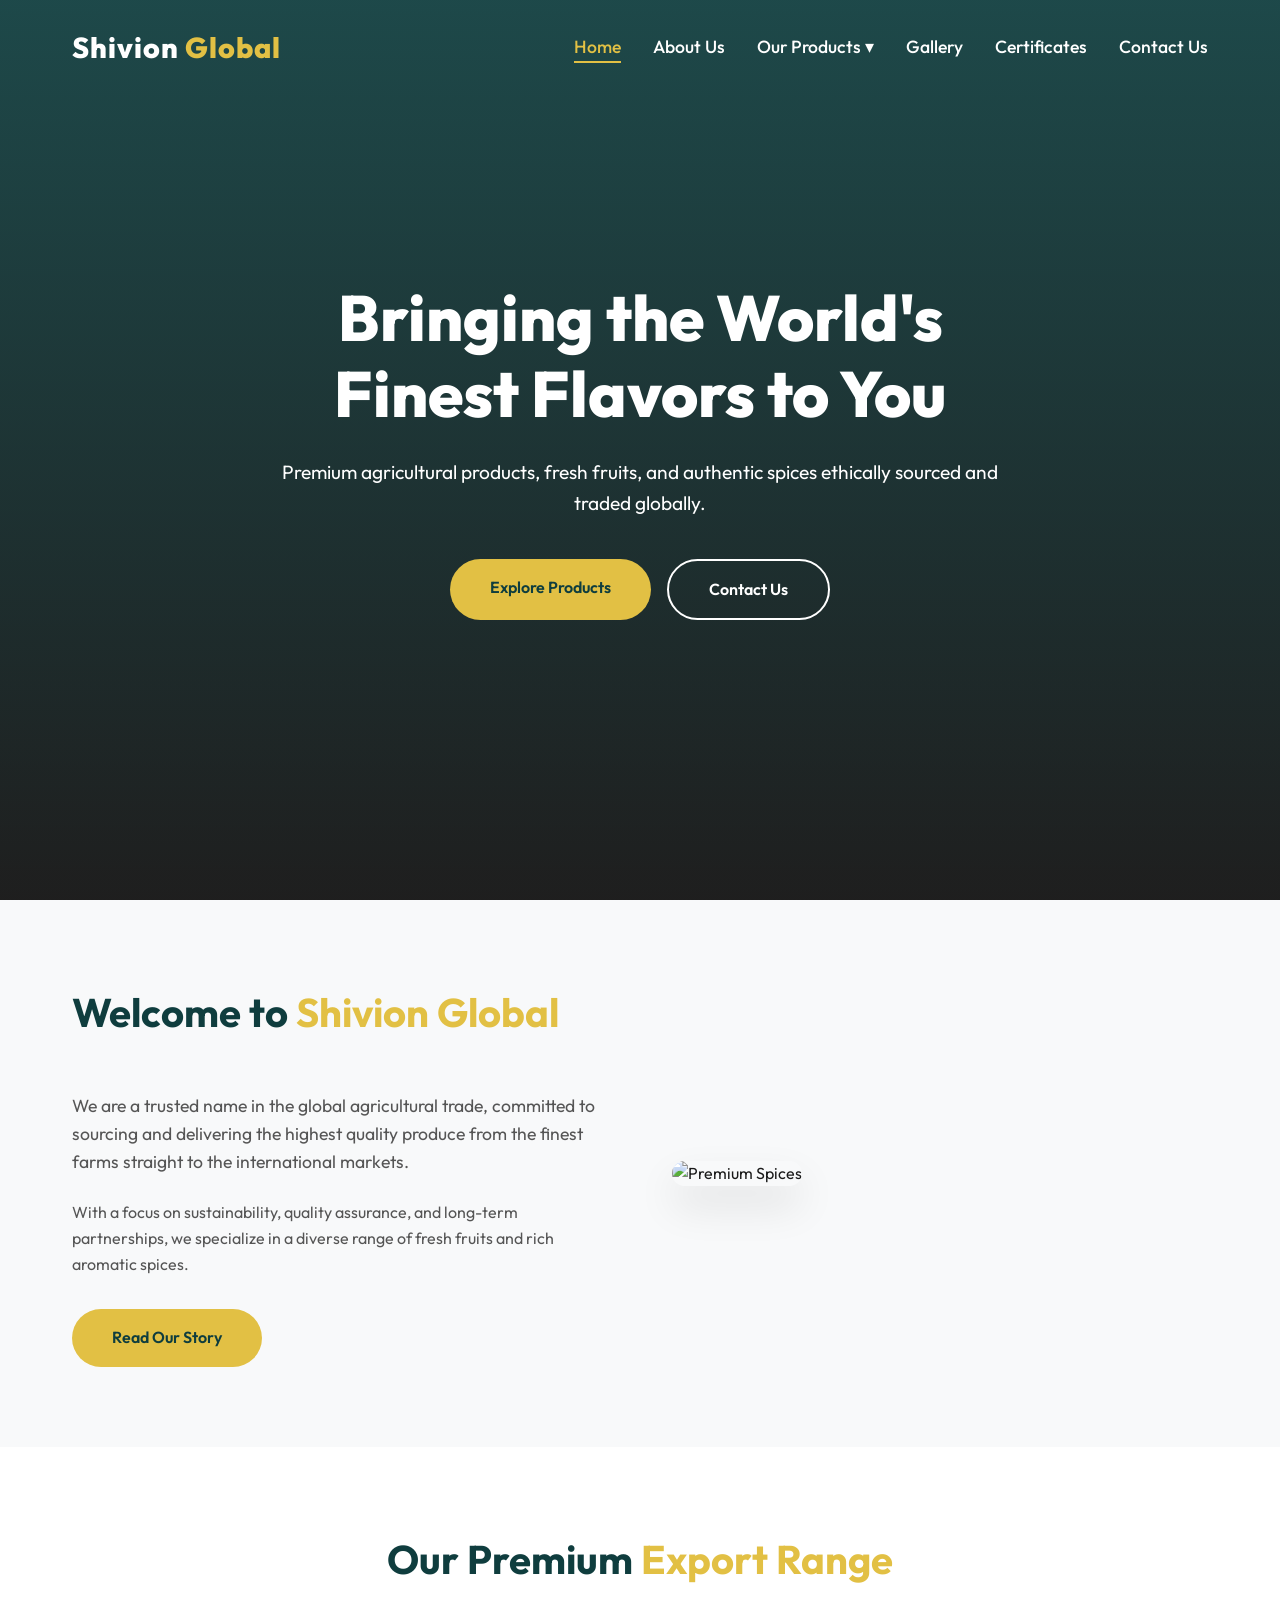
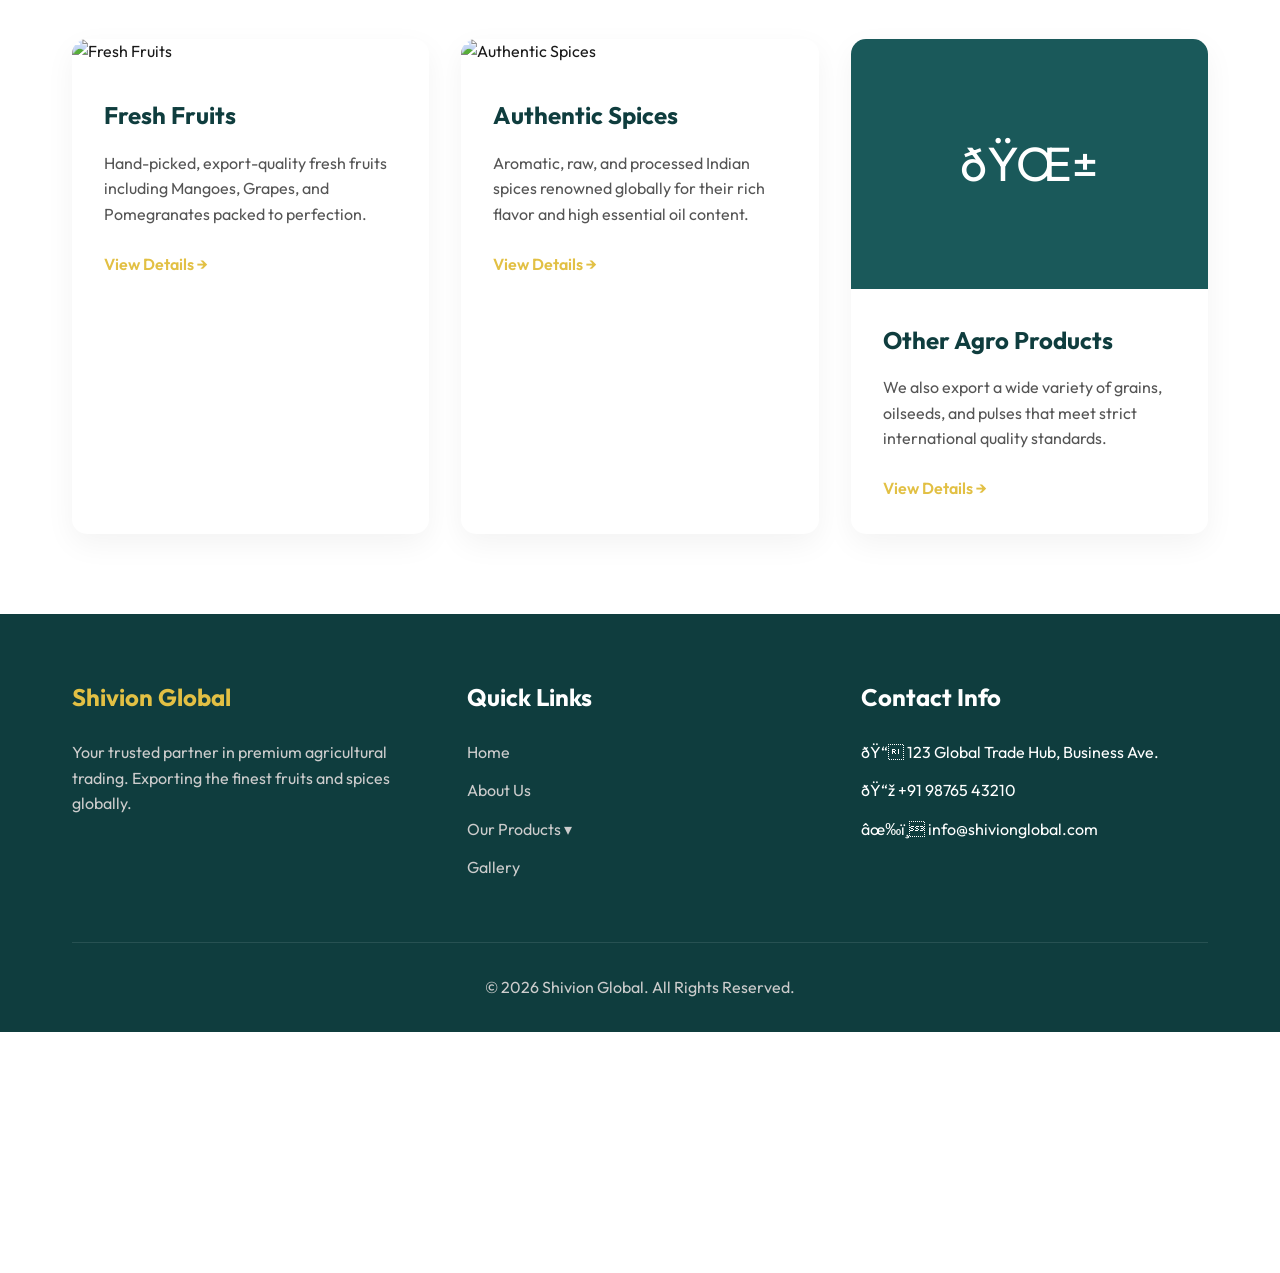
==== index.html @ 6676d806 "Add files via upload" ====
﻿<!DOCTYPE html>
<html lang="en">
<head>
    <meta charset="UTF-8">
    <meta name="viewport" content="width=device-width, initial-scale=1.0">
    <title>Shivion Global | Premium Agricultural Trading</title>
    <meta name="description" content="Shivion Global is a premier supplier and trader of high-quality agricultural products, specializing in fresh fruits and authentic spices for the international market.">
    <link rel="stylesheet" href="style.css">
</head>
<body>
    <!-- Header -->
    <header>
        <div class="nav-container">
            <a href="index.html" class="logo">Shivion <span>Global</span></a>
            <button class="mobile-menu-btn">â˜°</button>
            <nav>
                <ul class="nav-links">
                    <li><a href="index.html">Home</a></li>
                    <li><a href="about.html">About Us</a></li>
                                        <li class="dropdown">
                        <a href="products.html">Our Products ▾</a>
                        <ul class="dropdown-menu">
                            <li><a href="products.html#fruits">Fruits</a></li>
                            <li><a href="products.html#spices">Spices</a></li>
                            <li><a href="products.html">Fresh Vegetables</a></li>
                            <li><a href="products.html">Peanuts</a></li>
                            <li><a href="products.html">Cereals</a></li>
                            <li><a href="products.html">Herbs</a></li>
                        </ul>
                    </li>
                    <li><a href="gallery.html">Gallery</a></li>
                    <li><a href="certificates.html">Certificates</a></li>
                    <li><a href="contact.html">Contact Us</a></li>
                </ul>
            </nav>
        </div>
    </header>

    <!-- Hero Section -->
    <section class="hero" style="background-image: linear-gradient(rgba(15, 61, 62, 0.7), rgba(0, 0, 0, 0.6)), url('images/hero_bg.jpg');">
        <div class="hero-content">
            <h1>Bringing the World's Finest Flavors to You</h1>
            <p>Premium agricultural products, fresh fruits, and authentic spices ethically sourced and traded globally.</p>
            <div class="hero-buttons">
                <a href="products.html" class="btn btn-primary">Explore Products</a>
                <a href="contact.html" class="btn btn-outline">Contact Us</a>
            </div>
        </div>
    </section>

    <!-- About Snippet -->
    <section class="section fade-in-section" style="background-color: var(--bg-alt);">
        <div class="container">
            <div style="display: grid; grid-template-columns: 1fr 1fr; gap: 4rem; align-items: center;">
                <div>
                    <h2 class="section-title" style="text-align: left;">Welcome to <span>Shivion Global</span></h2>
                    <p style="margin-bottom: 1.5rem; font-size: 1.1rem; color: var(--text-light);">We are a trusted name in the global agricultural trade, committed to sourcing and delivering the highest quality produce from the finest farms straight to the international markets.</p>
                    <p style="margin-bottom: 2rem; color: var(--text-light);">With a focus on sustainability, quality assurance, and long-term partnerships, we specialize in a diverse range of fresh fruits and rich aromatic spices.</p>
                    <a href="about.html" class="btn btn-primary">Read Our Story</a>
                </div>
                <div>
                    <!-- Decorative image placeholder or actual generated image -->
                    <img src="images/spices.jpg" alt="Premium Spices" style="width: 100%; border-radius: 20px; box-shadow: 0 20px 40px rgba(0,0,0,0.1);">
                </div>
            </div>
        </div>
    </section>

    <!-- Featured Products -->
    <section class="section fade-in-section">
        <div class="container">
            <h2 class="section-title">Our Premium <span>Export Range</span></h2>
            <div class="grid-3">
                <!-- Card 1 -->
                <div class="card">
                    <img src="images/fruits.jpg" alt="Fresh Fruits" class="card-img">
                    <div class="card-content">
                        <h3 class="card-title">Fresh Fruits</h3>
                        <p style="color: var(--text-light); margin-bottom: 1.5rem;">Hand-picked, export-quality fresh fruits including Mangoes, Grapes, and Pomegranates packed to perfection.</p>
                        <a href="products.html#fruits" style="color: var(--secondary); text-decoration: none; font-weight: 600;">View Details &rarr;</a>
                    </div>
                </div>
                <!-- Card 2 -->
                <div class="card">
                    <img src="images/spices.jpg" alt="Authentic Spices" class="card-img">
                    <div class="card-content">
                        <h3 class="card-title">Authentic Spices</h3>
                        <p style="color: var(--text-light); margin-bottom: 1.5rem;">Aromatic, raw, and processed Indian spices renowned globally for their rich flavor and high essential oil content.</p>
                        <a href="products.html#spices" style="color: var(--secondary); text-decoration: none; font-weight: 600;">View Details &rarr;</a>
                    </div>
                </div>
                <!-- Card 3 -->
                <div class="card">
                    <div style="height: 250px; background-color: var(--primary-light); display:flex; align-items:center; justify-content:center; color:#fff; font-size:3rem;">ðŸŒ±</div>
                    <div class="card-content">
                        <h3 class="card-title">Other Agro Products</h3>
                        <p style="color: var(--text-light); margin-bottom: 1.5rem;">We also export a wide variety of grains, oilseeds, and pulses that meet strict international quality standards.</p>
                        <a href="products.html" style="color: var(--secondary); text-decoration: none; font-weight: 600;">View Details &rarr;</a>
                    </div>
                </div>
            </div>
        </div>
    </section>

    <!-- Footer -->
    <footer>
        <div class="container">
            <div class="footer-grid">
                <div class="footer-col">
                    <h3>Shivion Global</h3>
                    <p>Your trusted partner in premium agricultural trading. Exporting the finest fruits and spices globally.</p>
                </div>
                <div class="footer-col">
                    <h3 style="color: #fff;">Quick Links</h3>
                    <ul class="footer-links">
                        <li><a href="index.html">Home</a></li>
                        <li><a href="about.html">About Us</a></li>
                                            <li class="dropdown">
                        <a href="products.html">Our Products ▾</a>
                        <ul class="dropdown-menu">
                            <li><a href="products.html#fruits">Fruits</a></li>
                            <li><a href="products.html#spices">Spices</a></li>
                            <li><a href="products.html">Fresh Vegetables</a></li>
                            <li><a href="products.html">Peanuts</a></li>
                            <li><a href="products.html">Cereals</a></li>
                            <li><a href="products.html">Herbs</a></li>
                        </ul>
                    </li>
                        <li><a href="gallery.html">Gallery</a></li>
                    </ul>
                </div>
                <div class="footer-col">
                    <h3 style="color: #fff;">Contact Info</h3>
                    <ul class="footer-links">
                        <li>ðŸ“ 123 Global Trade Hub, Business Ave.</li>
                        <li>ðŸ“ž +91 98765 43210</li>
                        <li>âœ‰ï¸ info@shivionglobal.com</li>
                    </ul>
                </div>
            </div>
            <div class="footer-bottom">
                <p>&copy; 2026 Shivion Global. All Rights Reserved.</p>
            </div>
        </div>
    </footer>

    <script src="script.js"></script>
</body>
</html>
---- style.css ----
@import url('https://fonts.googleapis.com/css2?family=Outfit:wght@300;400;500;600;700;800&display=swap');

:root {
    --primary: #0F3D3E;
    --primary-light: #1A595A;
    --secondary: #E2C044;
    --secondary-hover: #F2D054;
    --text-dark: #1A1A1A;
    --text-light: #555555;
    --bg-main: #FFFFFF;
    --bg-alt: #F8F9FA;
    --transition: all 0.3s cubic-bezier(0.4, 0, 0.2, 1);
}

* {
    margin: 0;
    padding: 0;
    box-sizing: border-box;
    font-family: 'Outfit', sans-serif;
}

body {
    background-color: var(--bg-main);
    color: var(--text-dark);
    line-height: 1.6;
    overflow-x: hidden;
}

/* Utilities */
.container {
    max-width: 1200px;
    margin: 0 auto;
    padding: 0 2rem;
}

.section {
    padding: 5rem 0;
}

.section-title {
    font-size: 2.5rem;
    color: var(--primary);
    text-align: center;
    margin-bottom: 3rem;
    font-weight: 700;
}

.section-title span {
    color: var(--secondary);
}

.btn {
    display: inline-block;
    padding: 1rem 2.5rem;
    border-radius: 50px;
    font-weight: 600;
    text-decoration: none;
    transition: var(--transition);
    cursor: pointer;
    border: none;
}

.btn-primary {
    background-color: var(--secondary);
    color: var(--primary);
}

.btn-primary:hover {
    background-color: var(--secondary-hover);
    transform: translateY(-3px);
    box-shadow: 0 10px 20px rgba(226, 192, 68, 0.3);
}

.btn-outline {
    background-color: transparent;
    color: #fff;
    border: 2px solid #fff;
}

.btn-outline:hover {
    background-color: #fff;
    color: var(--primary);
}

/* Header & Navigation */
header {
    position: fixed;
    top: 0;
    left: 0;
    width: 100%;
    padding: 1.5rem 0;
    z-index: 1000;
    transition: var(--transition);
    background: transparent;
}

header.scrolled {
    background: rgba(15, 61, 62, 0.95);
    backdrop-filter: blur(10px);
    padding: 1rem 0;
    box-shadow: 0 4px 20px rgba(0, 0, 0, 0.1);
}

.nav-container {
    display: flex;
    justify-content: space-between;
    align-items: center;
    max-width: 1200px;
    margin: 0 auto;
    padding: 0 2rem;
}

.logo {
    color: #fff;
    font-size: 1.8rem;
    font-weight: 800;
    text-decoration: none;
    letter-spacing: 1px;
}

.logo span {
    color: var(--secondary);
}

.nav-links {
    display: flex;
    gap: 2rem;
    list-style: none;
}

.nav-links li a {
    color: #fff;
    text-decoration: none;
    font-weight: 500;
    font-size: 1.1rem;
    transition: var(--transition);
    position: relative;
}

.nav-links li a::after {
    content: '';
    position: absolute;
    bottom: -5px;
    left: 0;
    width: 0;
    height: 2px;
    background-color: var(--secondary);
    transition: var(--transition);
}

.nav-links li a:hover::after,
.nav-links li a.active::after {
    width: 100%;
}

.nav-links li a:hover,
.nav-links li a.active {
    color: var(--secondary);
}

.mobile-menu-btn {
    display: none;
    background: none;
    border: none;
    color: #fff;
    font-size: 1.5rem;
    cursor: pointer;
}

/* Dropdown Menu */
.dropdown {
    position: relative;
}

.dropdown-menu {
    position: absolute;
    top: 100%;
    left: 0;
    background: #fff;
    min-width: 220px;
    box-shadow: 0 10px 30px rgba(0,0,0,0.1);
    border-radius: 8px;
    opacity: 0;
    visibility: hidden;
    transform: translateY(15px);
    transition: var(--transition);
    list-style: none;
    padding: 1rem 0;
    z-index: 1000;
}

.dropdown:hover .dropdown-menu {
    opacity: 1;
    visibility: visible;
    transform: translateY(0);
}

.dropdown-menu li {
    margin: 0;
}

.dropdown-menu li a {
    display: block;
    padding: 0.8rem 1.5rem;
    color: var(--text-dark) !important;
    font-size: 1rem;
}

.dropdown-menu li a::after {
    display: none;
}

.dropdown-menu li a:hover {
    background-color: var(--bg-alt);
    color: var(--primary) !important;
}

/* Hero Section */
.hero {
    height: 100vh;
    background-size: cover;
    background-position: center;
    position: relative;
    display: flex;
    align-items: center;
    text-align: center;
}

.hero::before {
    content: '';
    position: absolute;
    top: 0;
    left: 0;
    width: 100%;
    height: 100%;
    background: linear-gradient(rgba(15, 61, 62, 0.8), rgba(0, 0, 0, 0.7));
}

.hero-content {
    position: relative;
    z-index: 1;
    max-width: 800px;
    margin: 0 auto;
    padding: 0 2rem;
    color: #fff;
}

.hero-content h1 {
    font-size: 4rem;
    font-weight: 800;
    margin-bottom: 1.5rem;
    line-height: 1.2;
    opacity: 0;
    transform: translateY(30px);
    animation: fadeUp 1s ease forwards 0.5s;
}

.hero-content p {
    font-size: 1.2rem;
    margin-bottom: 2.5rem;
    opacity: 0;
    transform: translateY(30px);
    animation: fadeUp 1s ease forwards 0.8s;
}

.hero-buttons {
    display: flex;
    gap: 1rem;
    justify-content: center;
    opacity: 0;
    transform: translateY(30px);
    animation: fadeUp 1s ease forwards 1.1s;
}

/* Page Headers (for other pages) */
.page-header {
    height: 40vh;
    background-color: var(--primary);
    background-image: linear-gradient(rgba(15, 61, 62, 0.9), rgba(15, 61, 62, 0.9)), url('images/hero_bg.jpg');
    background-size: cover;
    background-position: center;
    display: flex;
    align-items: center;
    justify-content: center;
    text-align: center;
    color: #fff;
    margin-bottom: 3rem;
}

.page-header h1 {
    font-size: 3.5rem;
    font-weight: 800;
}

/* Cards & Grids */
.grid-3 {
    display: grid;
    grid-template-columns: repeat(auto-fit, minmax(300px, 1fr));
    gap: 2rem;
}

.card {
    background: #fff;
    border-radius: 15px;
    overflow: hidden;
    box-shadow: 0 10px 30px rgba(0, 0, 0, 0.05);
    transition: var(--transition);
}

.card:hover {
    transform: translateY(-10px);
    box-shadow: 0 15px 40px rgba(0, 0, 0, 0.1);
}

.card-img {
    height: 250px;
    width: 100%;
    object-fit: cover;
}

.card-content {
    padding: 2rem;
}

.card-title {
    font-size: 1.5rem;
    color: var(--primary);
    margin-bottom: 1rem;
}

/* Footer */
footer {
    background-color: var(--primary);
    color: #fff;
    padding: 4rem 0 2rem;
}

.footer-grid {
    display: grid;
    grid-template-columns: repeat(auto-fit, minmax(250px, 1fr));
    gap: 3rem;
    margin-bottom: 3rem;
}

.footer-col h3 {
    color: var(--secondary);
    margin-bottom: 1.5rem;
    font-size: 1.5rem;
}

.footer-col p {
    color: #ccc;
    margin-bottom: 1rem;
}

.footer-links {
    list-style: none;
}

.footer-links li {
    margin-bottom: 0.8rem;
}

.footer-links a {
    color: #ccc;
    text-decoration: none;
    transition: var(--transition);
}

.footer-links a:hover {
    color: var(--secondary);
    padding-left: 5px;
}

.footer-bottom {
    text-align: center;
    padding-top: 2rem;
    border-top: 1px solid rgba(255, 255, 255, 0.1);
    color: #ccc;
}

/* Animations */
@keyframes fadeUp {
    to {
        opacity: 1;
        transform: translateY(0);
    }
}

.fade-in-section {
    opacity: 0;
    transform: translateY(40px);
    transition: opacity 0.8s ease-out, transform 0.8s ease-out;
    will-change: opacity, visibility;
}

.fade-in-section.is-visible {
    opacity: 1;
    transform: translateY(0);
}

/* Responsive */
@media (max-width: 768px) {
    .nav-links {
        position: fixed;
        top: 0;
        right: -100%;
        width: 70%;
        height: 100vh;
        background-color: var(--primary);
        flex-direction: column;
        justify-content: center;
        align-items: center;
        transition: 0.5s ease-in-out;
    }

    .nav-links.active {
        right: 0;
        box-shadow: -10px 0 20px rgba(0,0,0,0.2);
    }

    .mobile-menu-btn {
        display: block;
        z-index: 1001;
    }

    /* Mobile Dropdown */
    .dropdown-menu {
        position: static;
        box-shadow: none;
        background: rgba(0, 0, 0, 0.1);
        opacity: 1;
        visibility: visible;
        transform: none;
        display: none;
        padding: 0;
        margin-top: 1rem;
    }
    
    .dropdown:hover .dropdown-menu,
    .dropdown:active .dropdown-menu {
        display: block;
    }
    
    .dropdown-menu li a {
        color: #fff !important;
        padding: 0.8rem 2rem;
    }

    .hero-content h1 {
        font-size: 2.5rem;
    }
}
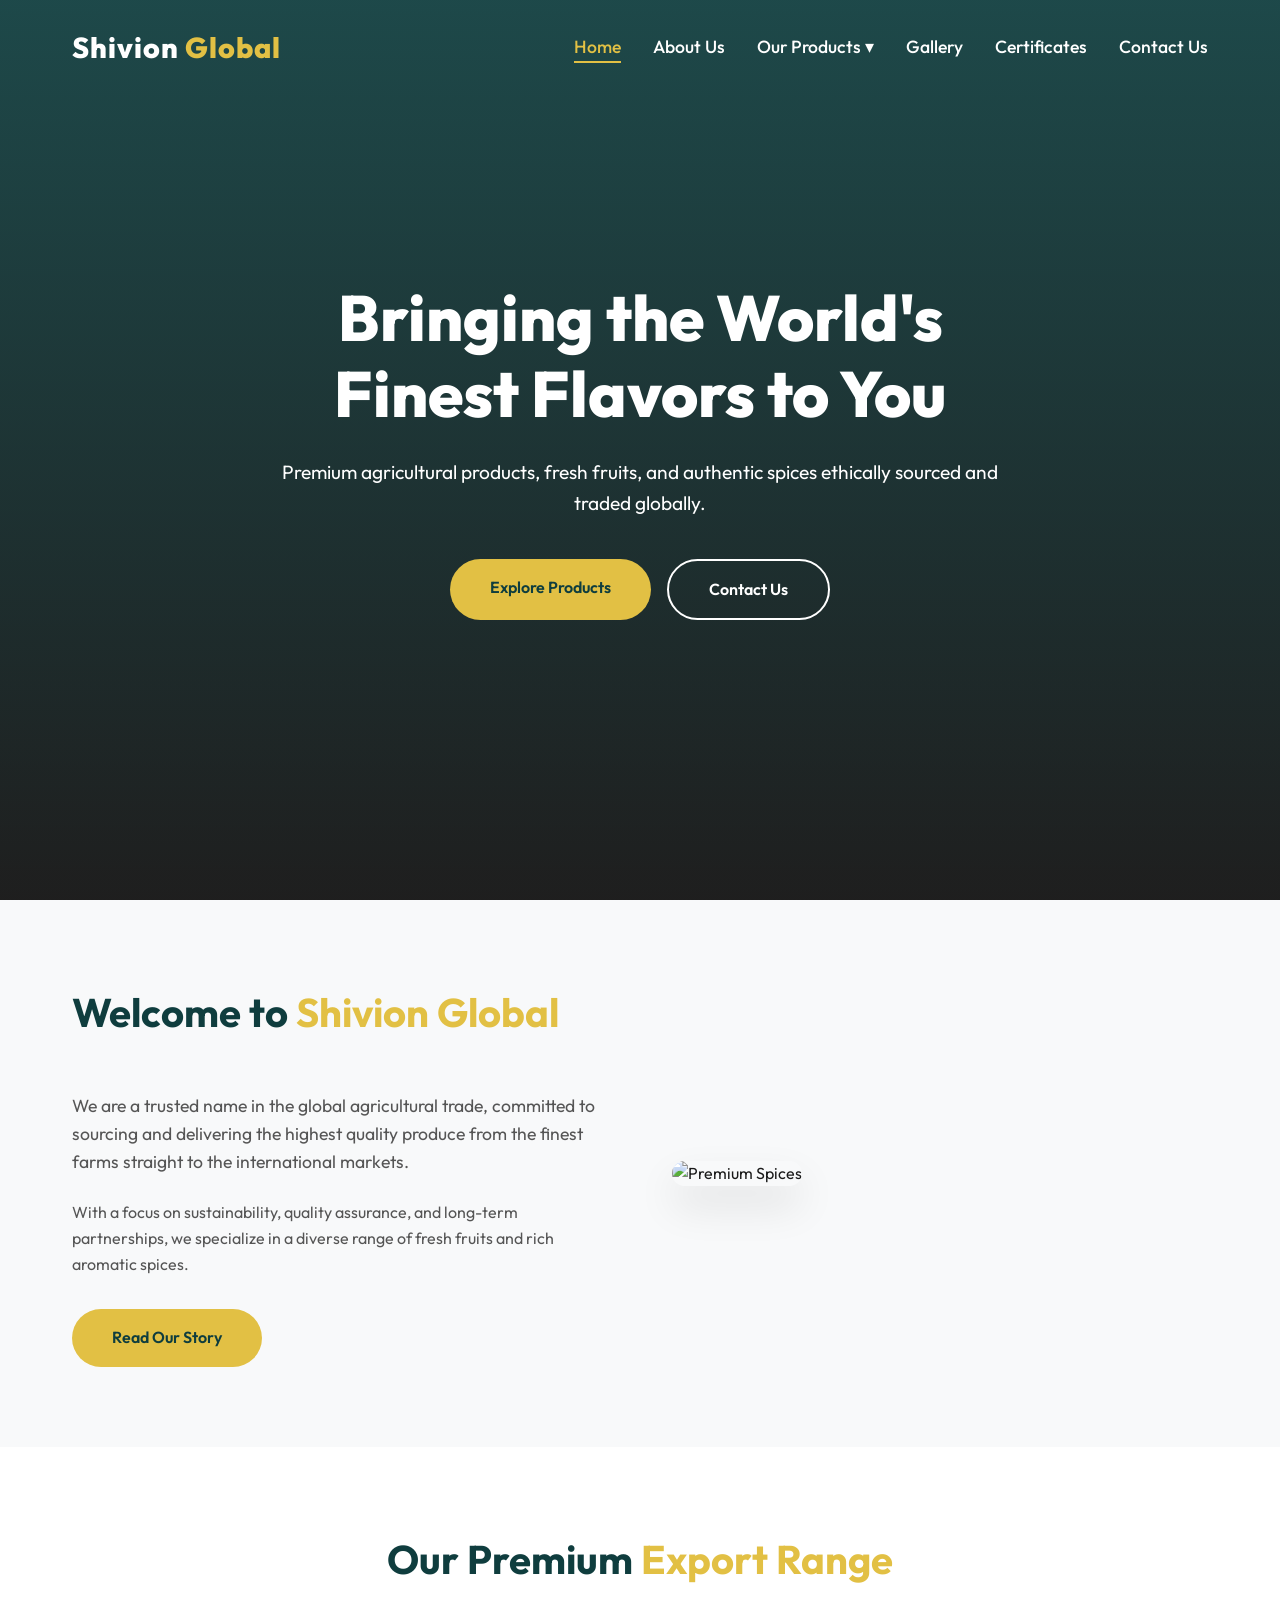
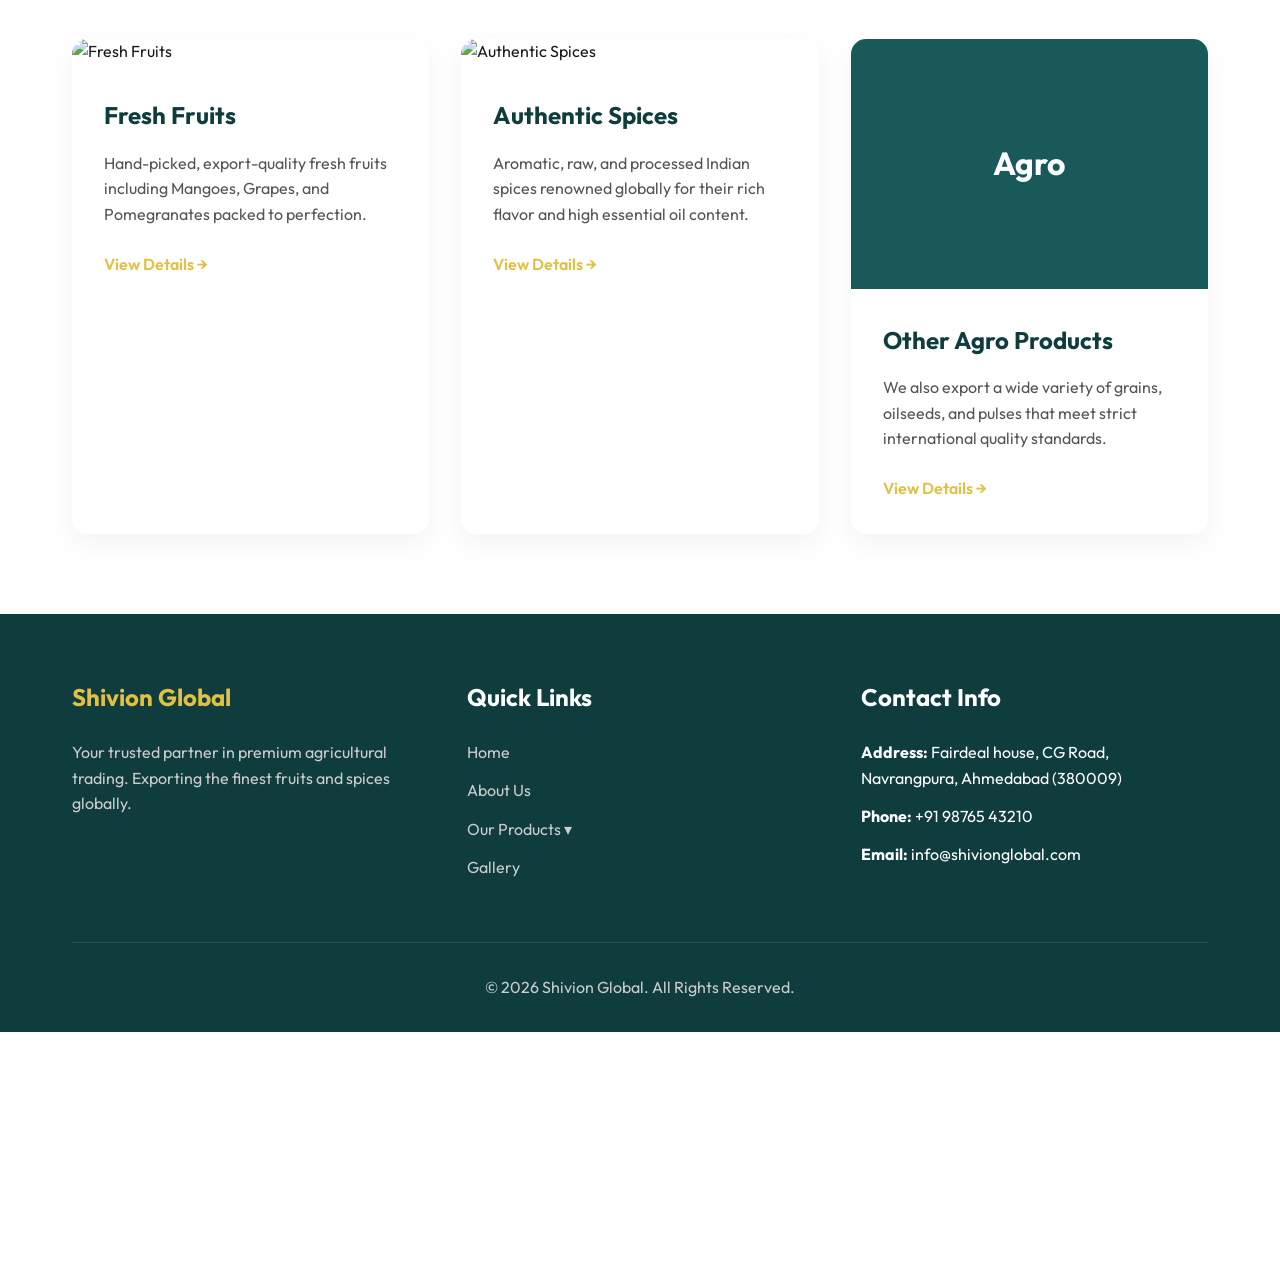
==== commit bf375186: "Add files via upload" ====
--- a/index.html
+++ b/index.html
@@ -1,4 +1,4 @@
-﻿<!DOCTYPE html>
+<!DOCTYPE html>
 <html lang="en">
 <head>
     <meta charset="UTF-8">
@@ -12,7 +12,7 @@
     <header>
         <div class="nav-container">
             <a href="index.html" class="logo">Shivion <span>Global</span></a>
-            <button class="mobile-menu-btn">â˜°</button>
+            <button class="mobile-menu-btn">Menu</button>
             <nav>
                 <ul class="nav-links">
                     <li><a href="index.html">Home</a></li>
@@ -91,7 +91,7 @@
                 </div>
                 <!-- Card 3 -->
                 <div class="card">
-                    <div style="height: 250px; background-color: var(--primary-light); display:flex; align-items:center; justify-content:center; color:#fff; font-size:3rem;">ðŸŒ±</div>
+                    <div style="height: 250px; background-color: var(--primary-light); display:flex; align-items:center; justify-content:center; color:#fff; font-size:2rem; font-weight:bold;">Agro</div>
                     <div class="card-content">
                         <h3 class="card-title">Other Agro Products</h3>
                         <p style="color: var(--text-light); margin-bottom: 1.5rem;">We also export a wide variety of grains, oilseeds, and pulses that meet strict international quality standards.</p>
@@ -132,9 +132,9 @@
                 <div class="footer-col">
                     <h3 style="color: #fff;">Contact Info</h3>
                     <ul class="footer-links">
-                        <li>ðŸ“ 123 Global Trade Hub, Business Ave.</li>
-                        <li>ðŸ“ž +91 98765 43210</li>
-                        <li>âœ‰ï¸ info@shivionglobal.com</li>
+                        <li><strong>Address:</strong> Fairdeal house, CG Road, Navrangpura, Ahmedabad (380009)</li>
+                        <li><strong>Phone:</strong> +91 98765 43210</li>
+                        <li><strong>Email:</strong> info@shivionglobal.com</li>
                     </ul>
                 </div>
             </div>
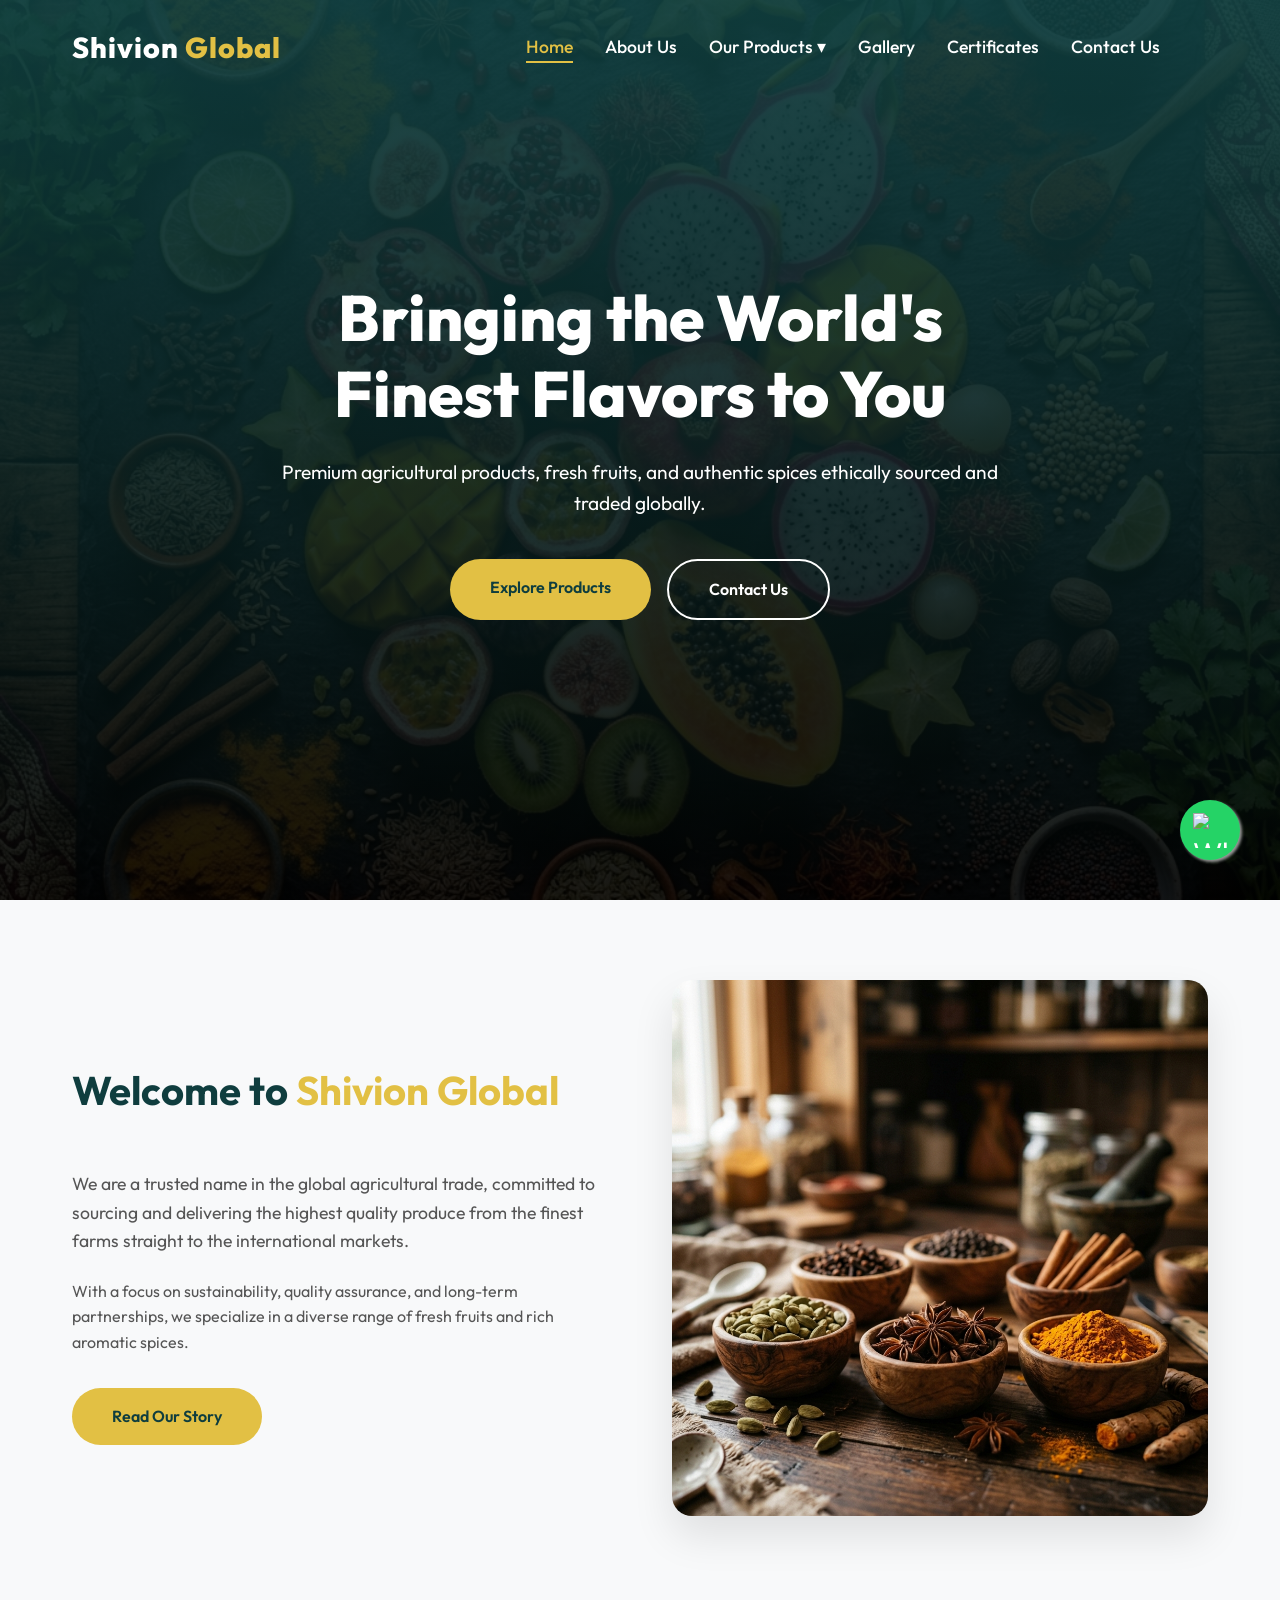
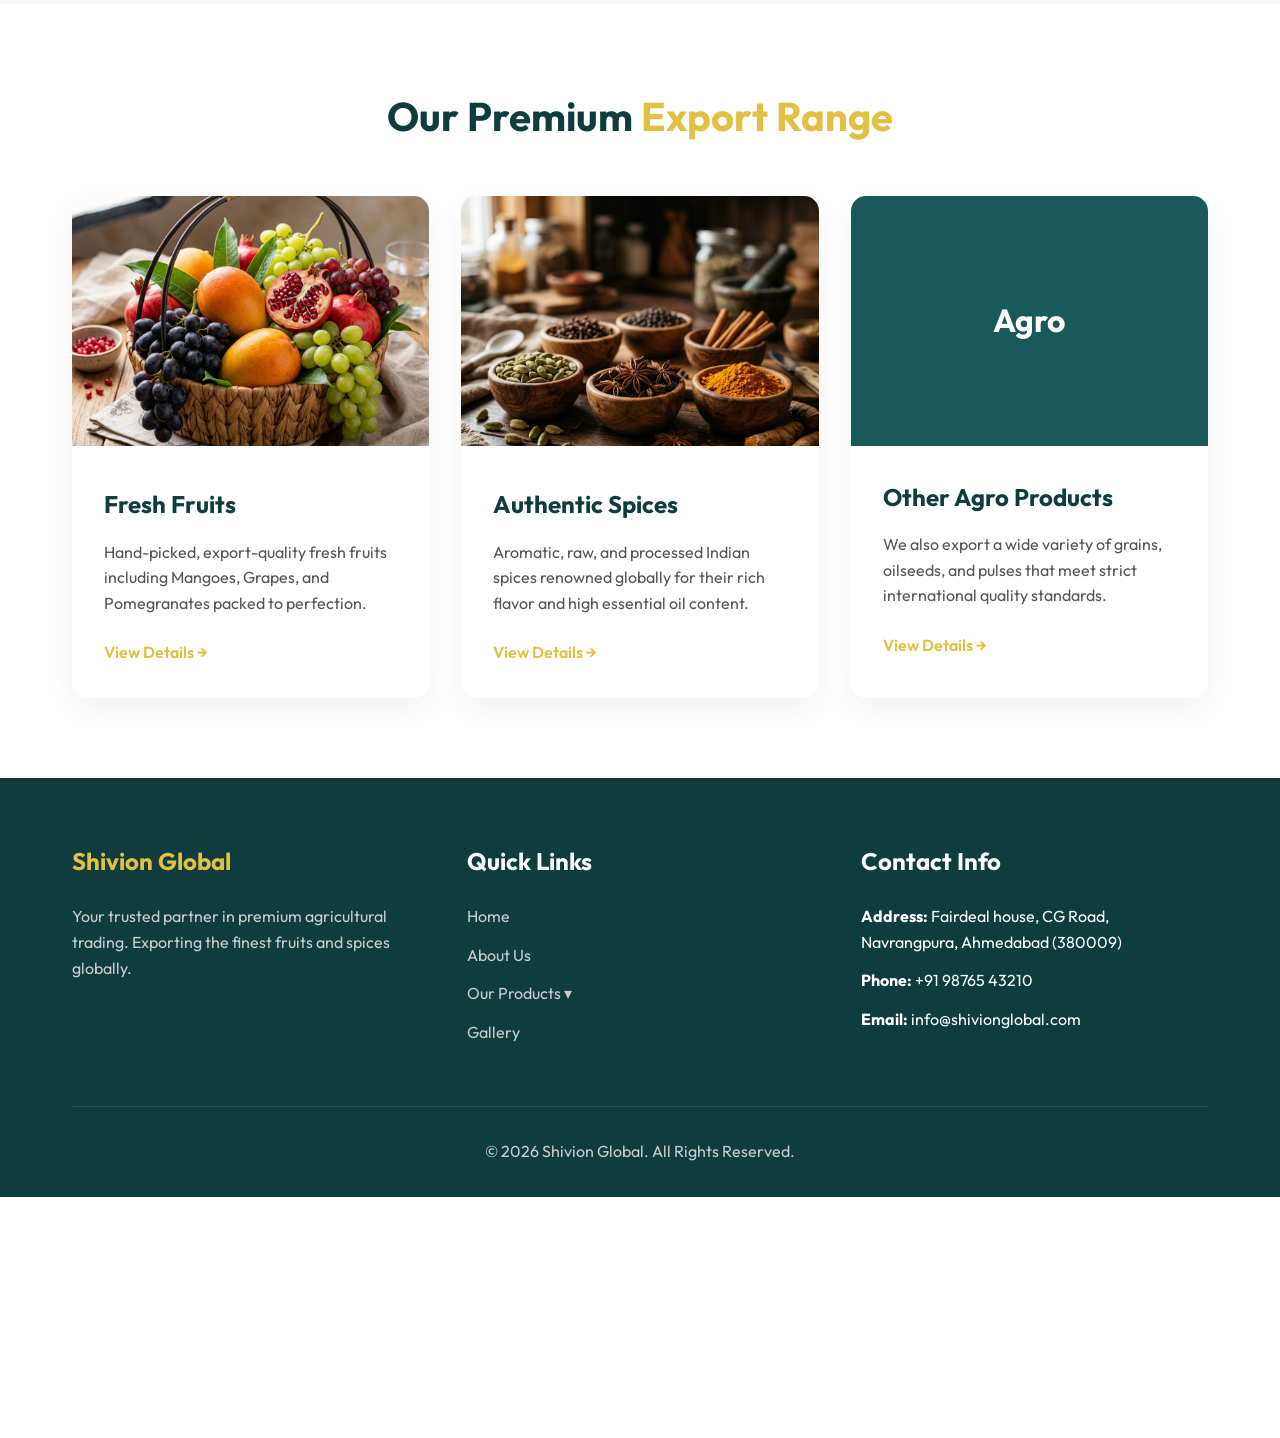
==== commit 01e7234b: "Add files via upload" ====
--- a/index.html
+++ b/index.html
@@ -1,4 +1,4 @@
-<!DOCTYPE html>
+﻿<!DOCTYPE html>
 <html lang="en">
 <head>
     <meta charset="UTF-8">
@@ -31,6 +31,7 @@
                     <li><a href="gallery.html">Gallery</a></li>
                     <li><a href="certificates.html">Certificates</a></li>
                     <li><a href="contact.html">Contact Us</a></li>
+                    <li><div id="google_translate_element"></div></li>
                 </ul>
             </nav>
         </div>
@@ -145,6 +146,19 @@
     </footer>
 
     <script src="script.js"></script>
+    <!-- WhatsApp Floating Button -->
+    <a href="https://wa.me/919876543210" class="whatsapp-float" target="_blank">
+        <img src="https://upload.wikimedia.org/wikipedia/commons/6/6b/WhatsApp.svg" alt="WhatsApp">
+    </a>
+    <!-- Lightbox Modal -->
+    <div id="imageLightbox" class="lightbox">
+        <span class="lightbox-close">&times;</span>
+        <img class="lightbox-content" id="lightboxImage">
+    </div>
+    <script src="//translate.google.com/translate_a/element.js?cb=googleTranslateElementInit"></script>
 </body>
 </html>
 
+
+
+
--- a/style.css
+++ b/style.css
@@ -1,453 +1,561 @@
-@import url('https://fonts.googleapis.com/css2?family=Outfit:wght@300;400;500;600;700;800&display=swap');
-
-:root {
-    --primary: #0F3D3E;
-    --primary-light: #1A595A;
-    --secondary: #E2C044;
-    --secondary-hover: #F2D054;
-    --text-dark: #1A1A1A;
-    --text-light: #555555;
-    --bg-main: #FFFFFF;
-    --bg-alt: #F8F9FA;
-    --transition: all 0.3s cubic-bezier(0.4, 0, 0.2, 1);
-}
-
-* {
-    margin: 0;
-    padding: 0;
-    box-sizing: border-box;
-    font-family: 'Outfit', sans-serif;
-}
-
-body {
-    background-color: var(--bg-main);
-    color: var(--text-dark);
-    line-height: 1.6;
-    overflow-x: hidden;
-}
-
-/* Utilities */
-.container {
-    max-width: 1200px;
-    margin: 0 auto;
-    padding: 0 2rem;
-}
-
-.section {
-    padding: 5rem 0;
-}
-
-.section-title {
-    font-size: 2.5rem;
-    color: var(--primary);
-    text-align: center;
-    margin-bottom: 3rem;
-    font-weight: 700;
-}
-
-.section-title span {
-    color: var(--secondary);
-}
-
-.btn {
-    display: inline-block;
-    padding: 1rem 2.5rem;
-    border-radius: 50px;
-    font-weight: 600;
-    text-decoration: none;
-    transition: var(--transition);
-    cursor: pointer;
-    border: none;
-}
-
-.btn-primary {
-    background-color: var(--secondary);
-    color: var(--primary);
-}
-
-.btn-primary:hover {
-    background-color: var(--secondary-hover);
-    transform: translateY(-3px);
-    box-shadow: 0 10px 20px rgba(226, 192, 68, 0.3);
-}
-
-.btn-outline {
-    background-color: transparent;
-    color: #fff;
-    border: 2px solid #fff;
-}
-
-.btn-outline:hover {
-    background-color: #fff;
-    color: var(--primary);
-}
-
-/* Header & Navigation */
-header {
-    position: fixed;
-    top: 0;
-    left: 0;
-    width: 100%;
-    padding: 1.5rem 0;
-    z-index: 1000;
-    transition: var(--transition);
-    background: transparent;
-}
-
-header.scrolled {
-    background: rgba(15, 61, 62, 0.95);
-    backdrop-filter: blur(10px);
-    padding: 1rem 0;
-    box-shadow: 0 4px 20px rgba(0, 0, 0, 0.1);
-}
-
-.nav-container {
-    display: flex;
-    justify-content: space-between;
-    align-items: center;
-    max-width: 1200px;
-    margin: 0 auto;
-    padding: 0 2rem;
-}
-
-.logo {
-    color: #fff;
-    font-size: 1.8rem;
-    font-weight: 800;
-    text-decoration: none;
-    letter-spacing: 1px;
-}
-
-.logo span {
-    color: var(--secondary);
-}
-
-.nav-links {
-    display: flex;
-    gap: 2rem;
-    list-style: none;
-}
-
-.nav-links li a {
-    color: #fff;
-    text-decoration: none;
-    font-weight: 500;
-    font-size: 1.1rem;
-    transition: var(--transition);
-    position: relative;
-}
-
-.nav-links li a::after {
-    content: '';
-    position: absolute;
-    bottom: -5px;
-    left: 0;
-    width: 0;
-    height: 2px;
-    background-color: var(--secondary);
-    transition: var(--transition);
-}
-
-.nav-links li a:hover::after,
-.nav-links li a.active::after {
-    width: 100%;
-}
-
-.nav-links li a:hover,
-.nav-links li a.active {
-    color: var(--secondary);
-}
-
-.mobile-menu-btn {
-    display: none;
-    background: none;
-    border: none;
-    color: #fff;
-    font-size: 1.5rem;
-    cursor: pointer;
-}
-
-/* Dropdown Menu */
-.dropdown {
-    position: relative;
-}
-
-.dropdown-menu {
-    position: absolute;
-    top: 100%;
-    left: 0;
-    background: #fff;
-    min-width: 220px;
-    box-shadow: 0 10px 30px rgba(0,0,0,0.1);
-    border-radius: 8px;
-    opacity: 0;
-    visibility: hidden;
-    transform: translateY(15px);
-    transition: var(--transition);
-    list-style: none;
-    padding: 1rem 0;
-    z-index: 1000;
-}
-
-.dropdown:hover .dropdown-menu {
-    opacity: 1;
-    visibility: visible;
-    transform: translateY(0);
-}
-
-.dropdown-menu li {
-    margin: 0;
-}
-
-.dropdown-menu li a {
-    display: block;
-    padding: 0.8rem 1.5rem;
-    color: var(--text-dark) !important;
-    font-size: 1rem;
-}
-
-.dropdown-menu li a::after {
-    display: none;
-}
-
-.dropdown-menu li a:hover {
-    background-color: var(--bg-alt);
-    color: var(--primary) !important;
-}
-
-/* Hero Section */
-.hero {
-    height: 100vh;
-    background-size: cover;
-    background-position: center;
-    position: relative;
-    display: flex;
-    align-items: center;
-    text-align: center;
-}
-
-.hero::before {
-    content: '';
-    position: absolute;
-    top: 0;
-    left: 0;
-    width: 100%;
-    height: 100%;
-    background: linear-gradient(rgba(15, 61, 62, 0.8), rgba(0, 0, 0, 0.7));
-}
-
-.hero-content {
-    position: relative;
-    z-index: 1;
-    max-width: 800px;
-    margin: 0 auto;
-    padding: 0 2rem;
-    color: #fff;
-}
-
-.hero-content h1 {
-    font-size: 4rem;
-    font-weight: 800;
-    margin-bottom: 1.5rem;
-    line-height: 1.2;
-    opacity: 0;
-    transform: translateY(30px);
-    animation: fadeUp 1s ease forwards 0.5s;
-}
-
-.hero-content p {
-    font-size: 1.2rem;
-    margin-bottom: 2.5rem;
-    opacity: 0;
-    transform: translateY(30px);
-    animation: fadeUp 1s ease forwards 0.8s;
-}
-
-.hero-buttons {
-    display: flex;
-    gap: 1rem;
-    justify-content: center;
-    opacity: 0;
-    transform: translateY(30px);
-    animation: fadeUp 1s ease forwards 1.1s;
-}
-
-/* Page Headers (for other pages) */
-.page-header {
-    height: 40vh;
-    background-color: var(--primary);
-    background-image: linear-gradient(rgba(15, 61, 62, 0.9), rgba(15, 61, 62, 0.9)), url('images/hero_bg.jpg');
-    background-size: cover;
-    background-position: center;
-    display: flex;
-    align-items: center;
-    justify-content: center;
-    text-align: center;
-    color: #fff;
-    margin-bottom: 3rem;
-}
-
-.page-header h1 {
-    font-size: 3.5rem;
-    font-weight: 800;
-}
-
-/* Cards & Grids */
-.grid-3 {
-    display: grid;
-    grid-template-columns: repeat(auto-fit, minmax(300px, 1fr));
-    gap: 2rem;
-}
-
-.card {
-    background: #fff;
-    border-radius: 15px;
-    overflow: hidden;
-    box-shadow: 0 10px 30px rgba(0, 0, 0, 0.05);
-    transition: var(--transition);
-}
-
-.card:hover {
-    transform: translateY(-10px);
-    box-shadow: 0 15px 40px rgba(0, 0, 0, 0.1);
-}
-
-.card-img {
-    height: 250px;
-    width: 100%;
-    object-fit: cover;
-}
-
-.card-content {
-    padding: 2rem;
-}
-
-.card-title {
-    font-size: 1.5rem;
-    color: var(--primary);
-    margin-bottom: 1rem;
-}
-
-/* Footer */
-footer {
-    background-color: var(--primary);
-    color: #fff;
-    padding: 4rem 0 2rem;
-}
-
-.footer-grid {
-    display: grid;
-    grid-template-columns: repeat(auto-fit, minmax(250px, 1fr));
-    gap: 3rem;
-    margin-bottom: 3rem;
-}
-
-.footer-col h3 {
-    color: var(--secondary);
-    margin-bottom: 1.5rem;
-    font-size: 1.5rem;
-}
-
-.footer-col p {
-    color: #ccc;
-    margin-bottom: 1rem;
-}
-
-.footer-links {
-    list-style: none;
-}
-
-.footer-links li {
-    margin-bottom: 0.8rem;
-}
-
-.footer-links a {
-    color: #ccc;
-    text-decoration: none;
-    transition: var(--transition);
-}
-
-.footer-links a:hover {
-    color: var(--secondary);
-    padding-left: 5px;
-}
-
-.footer-bottom {
-    text-align: center;
-    padding-top: 2rem;
-    border-top: 1px solid rgba(255, 255, 255, 0.1);
-    color: #ccc;
-}
-
-/* Animations */
-@keyframes fadeUp {
-    to {
-        opacity: 1;
-        transform: translateY(0);
-    }
-}
-
-.fade-in-section {
-    opacity: 0;
-    transform: translateY(40px);
-    transition: opacity 0.8s ease-out, transform 0.8s ease-out;
-    will-change: opacity, visibility;
-}
-
-.fade-in-section.is-visible {
-    opacity: 1;
-    transform: translateY(0);
-}
-
-/* Responsive */
-@media (max-width: 768px) {
-    .nav-links {
-        position: fixed;
-        top: 0;
-        right: -100%;
-        width: 70%;
-        height: 100vh;
-        background-color: var(--primary);
-        flex-direction: column;
-        justify-content: center;
-        align-items: center;
-        transition: 0.5s ease-in-out;
-    }
-
-    .nav-links.active {
-        right: 0;
-        box-shadow: -10px 0 20px rgba(0,0,0,0.2);
-    }
-
-    .mobile-menu-btn {
-        display: block;
-        z-index: 1001;
-    }
-
-    /* Mobile Dropdown */
-    .dropdown-menu {
-        position: static;
-        box-shadow: none;
-        background: rgba(0, 0, 0, 0.1);
-        opacity: 1;
-        visibility: visible;
-        transform: none;
-        display: none;
-        padding: 0;
-        margin-top: 1rem;
-    }
-    
-    .dropdown:hover .dropdown-menu,
-    .dropdown:active .dropdown-menu {
-        display: block;
-    }
-    
-    .dropdown-menu li a {
-        color: #fff !important;
-        padding: 0.8rem 2rem;
-    }
-
-    .hero-content h1 {
-        font-size: 2.5rem;
-    }
-}
+@import url('https://fonts.googleapis.com/css2?family=Outfit:wght@300;400;500;600;700;800&display=swap');
+
+:root {
+    --primary: #0F3D3E;
+    --primary-light: #1A595A;
+    --secondary: #E2C044;
+    --secondary-hover: #F2D054;
+    --text-dark: #1A1A1A;
+    --text-light: #555555;
+    --bg-main: #FFFFFF;
+    --bg-alt: #F8F9FA;
+    --transition: all 0.3s cubic-bezier(0.4, 0, 0.2, 1);
+}
+
+* {
+    margin: 0;
+    padding: 0;
+    box-sizing: border-box;
+    font-family: 'Outfit', sans-serif;
+}
+
+body {
+    background-color: var(--bg-main);
+    color: var(--text-dark);
+    line-height: 1.6;
+    overflow-x: hidden;
+}
+
+/* Utilities */
+.container {
+    max-width: 1200px;
+    margin: 0 auto;
+    padding: 0 2rem;
+}
+
+.section {
+    padding: 5rem 0;
+}
+
+.section-title {
+    font-size: 2.5rem;
+    color: var(--primary);
+    text-align: center;
+    margin-bottom: 3rem;
+    font-weight: 700;
+}
+
+.section-title span {
+    color: var(--secondary);
+}
+
+.btn {
+    display: inline-block;
+    padding: 1rem 2.5rem;
+    border-radius: 50px;
+    font-weight: 600;
+    text-decoration: none;
+    transition: var(--transition);
+    cursor: pointer;
+    border: none;
+}
+
+.btn-primary {
+    background-color: var(--secondary);
+    color: var(--primary);
+}
+
+.btn-primary:hover {
+    background-color: var(--secondary-hover);
+    transform: translateY(-3px);
+    box-shadow: 0 10px 20px rgba(226, 192, 68, 0.3);
+}
+
+.btn-outline {
+    background-color: transparent;
+    color: #fff;
+    border: 2px solid #fff;
+}
+
+.btn-outline:hover {
+    background-color: #fff;
+    color: var(--primary);
+}
+
+/* Header & Navigation */
+header {
+    position: fixed;
+    top: 0;
+    left: 0;
+    width: 100%;
+    padding: 1.5rem 0;
+    z-index: 1000;
+    transition: var(--transition);
+    background: transparent;
+}
+
+header.scrolled {
+    background: rgba(15, 61, 62, 0.95);
+    backdrop-filter: blur(10px);
+    padding: 1rem 0;
+    box-shadow: 0 4px 20px rgba(0, 0, 0, 0.1);
+}
+
+.nav-container {
+    display: flex;
+    justify-content: space-between;
+    align-items: center;
+    max-width: 1200px;
+    margin: 0 auto;
+    padding: 0 2rem;
+}
+
+.logo {
+    color: #fff;
+    font-size: 1.8rem;
+    font-weight: 800;
+    text-decoration: none;
+    letter-spacing: 1px;
+}
+
+.logo span {
+    color: var(--secondary);
+}
+
+.nav-links {
+    display: flex;
+    gap: 2rem;
+    list-style: none;
+}
+
+.nav-links li a {
+    color: #fff;
+    text-decoration: none;
+    font-weight: 500;
+    font-size: 1.1rem;
+    transition: var(--transition);
+    position: relative;
+}
+
+.nav-links li a::after {
+    content: '';
+    position: absolute;
+    bottom: -5px;
+    left: 0;
+    width: 0;
+    height: 2px;
+    background-color: var(--secondary);
+    transition: var(--transition);
+}
+
+.nav-links li a:hover::after,
+.nav-links li a.active::after {
+    width: 100%;
+}
+
+.nav-links li a:hover,
+.nav-links li a.active {
+    color: var(--secondary);
+}
+
+.mobile-menu-btn {
+    display: none;
+    background: none;
+    border: none;
+    color: #fff;
+    font-size: 1.5rem;
+    cursor: pointer;
+}
+
+/* Dropdown Menu */
+.dropdown {
+    position: relative;
+}
+
+.dropdown-menu {
+    position: absolute;
+    top: 100%;
+    left: 0;
+    background: #fff;
+    min-width: 220px;
+    box-shadow: 0 10px 30px rgba(0,0,0,0.1);
+    border-radius: 8px;
+    opacity: 0;
+    visibility: hidden;
+    transform: translateY(15px);
+    transition: var(--transition);
+    list-style: none;
+    padding: 1rem 0;
+    z-index: 1000;
+}
+
+.dropdown:hover .dropdown-menu {
+    opacity: 1;
+    visibility: visible;
+    transform: translateY(0);
+}
+
+.dropdown-menu li {
+    margin: 0;
+}
+
+.dropdown-menu li a {
+    display: block;
+    padding: 0.8rem 1.5rem;
+    color: var(--text-dark) !important;
+    font-size: 1rem;
+}
+
+.dropdown-menu li a::after {
+    display: none;
+}
+
+.dropdown-menu li a:hover {
+    background-color: var(--bg-alt);
+    color: var(--primary) !important;
+}
+
+/* Hero Section */
+.hero {
+    height: 100vh;
+    background-size: cover;
+    background-position: center;
+    position: relative;
+    display: flex;
+    align-items: center;
+    text-align: center;
+}
+
+.hero::before {
+    content: '';
+    position: absolute;
+    top: 0;
+    left: 0;
+    width: 100%;
+    height: 100%;
+    background: linear-gradient(rgba(15, 61, 62, 0.8), rgba(0, 0, 0, 0.7));
+}
+
+.hero-content {
+    position: relative;
+    z-index: 1;
+    max-width: 800px;
+    margin: 0 auto;
+    padding: 0 2rem;
+    color: #fff;
+}
+
+.hero-content h1 {
+    font-size: 4rem;
+    font-weight: 800;
+    margin-bottom: 1.5rem;
+    line-height: 1.2;
+    opacity: 0;
+    transform: translateY(30px);
+    animation: fadeUp 1s ease forwards 0.5s;
+}
+
+.hero-content p {
+    font-size: 1.2rem;
+    margin-bottom: 2.5rem;
+    opacity: 0;
+    transform: translateY(30px);
+    animation: fadeUp 1s ease forwards 0.8s;
+}
+
+.hero-buttons {
+    display: flex;
+    gap: 1rem;
+    justify-content: center;
+    opacity: 0;
+    transform: translateY(30px);
+    animation: fadeUp 1s ease forwards 1.1s;
+}
+
+/* Page Headers (for other pages) */
+.page-header {
+    height: 40vh;
+    background-color: var(--primary);
+    background-image: linear-gradient(rgba(15, 61, 62, 0.9), rgba(15, 61, 62, 0.9)), url('images/hero_bg.jpg');
+    background-size: cover;
+    background-position: center;
+    display: flex;
+    align-items: center;
+    justify-content: center;
+    text-align: center;
+    color: #fff;
+    margin-bottom: 3rem;
+}
+
+.page-header h1 {
+    font-size: 3.5rem;
+    font-weight: 800;
+}
+
+/* Cards & Grids */
+.grid-3 {
+    display: grid;
+    grid-template-columns: repeat(auto-fit, minmax(300px, 1fr));
+    gap: 2rem;
+}
+
+.card {
+    background: #fff;
+    border-radius: 15px;
+    overflow: hidden;
+    box-shadow: 0 10px 30px rgba(0, 0, 0, 0.05);
+    transition: var(--transition);
+}
+
+.card:hover {
+    transform: translateY(-10px);
+    box-shadow: 0 15px 40px rgba(0, 0, 0, 0.1);
+}
+
+.card-img {
+    height: 250px;
+    width: 100%;
+    object-fit: cover;
+}
+
+.card-content {
+    padding: 2rem;
+}
+
+.card-title {
+    font-size: 1.5rem;
+    color: var(--primary);
+    margin-bottom: 1rem;
+}
+
+/* Footer */
+footer {
+    background-color: var(--primary);
+    color: #fff;
+    padding: 4rem 0 2rem;
+}
+
+.footer-grid {
+    display: grid;
+    grid-template-columns: repeat(auto-fit, minmax(250px, 1fr));
+    gap: 3rem;
+    margin-bottom: 3rem;
+}
+
+.footer-col h3 {
+    color: var(--secondary);
+    margin-bottom: 1.5rem;
+    font-size: 1.5rem;
+}
+
+.footer-col p {
+    color: #ccc;
+    margin-bottom: 1rem;
+}
+
+.footer-links {
+    list-style: none;
+}
+
+.footer-links li {
+    margin-bottom: 0.8rem;
+}
+
+.footer-links a {
+    color: #ccc;
+    text-decoration: none;
+    transition: var(--transition);
+}
+
+.footer-links a:hover {
+    color: var(--secondary);
+    padding-left: 5px;
+}
+
+.footer-bottom {
+    text-align: center;
+    padding-top: 2rem;
+    border-top: 1px solid rgba(255, 255, 255, 0.1);
+    color: #ccc;
+}
+
+/* Animations */
+@keyframes fadeUp {
+    to {
+        opacity: 1;
+        transform: translateY(0);
+    }
+}
+
+.fade-in-section {
+    opacity: 0;
+    transform: translateY(40px);
+    transition: opacity 0.8s ease-out, transform 0.8s ease-out;
+    will-change: opacity, visibility;
+}
+
+.fade-in-section.is-visible {
+    opacity: 1;
+    transform: translateY(0);
+}
+
+/* Responsive */
+@media (max-width: 768px) {
+    .nav-links {
+        position: fixed;
+        top: 0;
+        right: -100%;
+        width: 70%;
+        height: 100vh;
+        background-color: var(--primary);
+        flex-direction: column;
+        justify-content: center;
+        align-items: center;
+        transition: 0.5s ease-in-out;
+    }
+
+    .nav-links.active {
+        right: 0;
+        box-shadow: -10px 0 20px rgba(0,0,0,0.2);
+    }
+
+    .mobile-menu-btn {
+        display: block;
+        z-index: 1001;
+    }
+
+    /* Mobile Dropdown */
+    .dropdown-menu {
+        position: static;
+        box-shadow: none;
+        background: rgba(0, 0, 0, 0.1);
+        opacity: 1;
+        visibility: visible;
+        transform: none;
+        display: none;
+        padding: 0;
+        margin-top: 1rem;
+    }
+    
+    .dropdown:hover .dropdown-menu,
+    .dropdown:active .dropdown-menu {
+        display: block;
+    }
+    
+    .dropdown-menu li a {
+        color: #fff !important;
+        padding: 0.8rem 2rem;
+    }
+
+    .hero-content h1 {
+        font-size: 2.5rem;
+    }
+}
+
+/* WhatsApp Floating Button */
+.whatsapp-float {
+    position: fixed;
+    width: 60px;
+    height: 60px;
+    bottom: 40px;
+    right: 40px;
+    background-color: #25d366;
+    color: #FFF;
+    border-radius: 50px;
+    text-align: center;
+    font-size: 30px;
+    box-shadow: 2px 2px 3px #999;
+    z-index: 100;
+    display: flex;
+    justify-content: center;
+    align-items: center;
+    transition: var(--transition);
+}
+.whatsapp-float:hover {
+    transform: scale(1.1);
+    box-shadow: 2px 2px 10px rgba(0,0,0,0.2);
+}
+.whatsapp-float img {
+    width: 35px;
+    height: 35px;
+}
+@media (max-width: 768px) {
+    .whatsapp-float {
+        width: 50px;
+        height: 50px;
+        bottom: 20px;
+        right: 20px;
+    }
+    .whatsapp-float img {
+        width: 30px;
+        height: 30px;
+    }
+}
+
+/* Lightbox Styles */
+.lightbox {
+    display: none;
+    position: fixed;
+    z-index: 2000;
+    padding-top: 100px;
+    left: 0;
+    top: 0;
+    width: 100%;
+    height: 100%;
+    overflow: auto;
+    background-color: rgba(0,0,0,0.9);
+}
+.lightbox-content {
+    margin: auto;
+    display: block;
+    width: 80%;
+    max-width: 900px;
+    animation-name: zoom;
+    animation-duration: 0.6s;
+}
+@keyframes zoom {
+    from {transform:scale(0)} 
+    to {transform:scale(1)}
+}
+.lightbox-close {
+    position: absolute;
+    top: 30px;
+    right: 45px;
+    color: #f1f1f1;
+    font-size: 50px;
+    font-weight: bold;
+    transition: 0.3s;
+    cursor: pointer;
+}
+.lightbox-close:hover,
+.lightbox-close:focus {
+    color: #bbb;
+    text-decoration: none;
+    cursor: pointer;
+}
+.gallery-img-trigger {
+    cursor: pointer;
+}
+
+/* Google Translate Overrides */
+#google_translate_element {
+    margin-left: 1rem;
+}
+.goog-te-gadget {
+    color: transparent !important;
+}
+.goog-te-gadget .goog-te-combo {
+    padding: 5px;
+    border-radius: 5px;
+    border: 1px solid var(--secondary);
+    background: transparent;
+    color: #fff;
+    font-family: 'Outfit', sans-serif;
+}
+.goog-te-gadget .goog-te-combo option {
+    color: #000;
+}
+.goog-logo-link {
+    display: none !important;
+}
+
